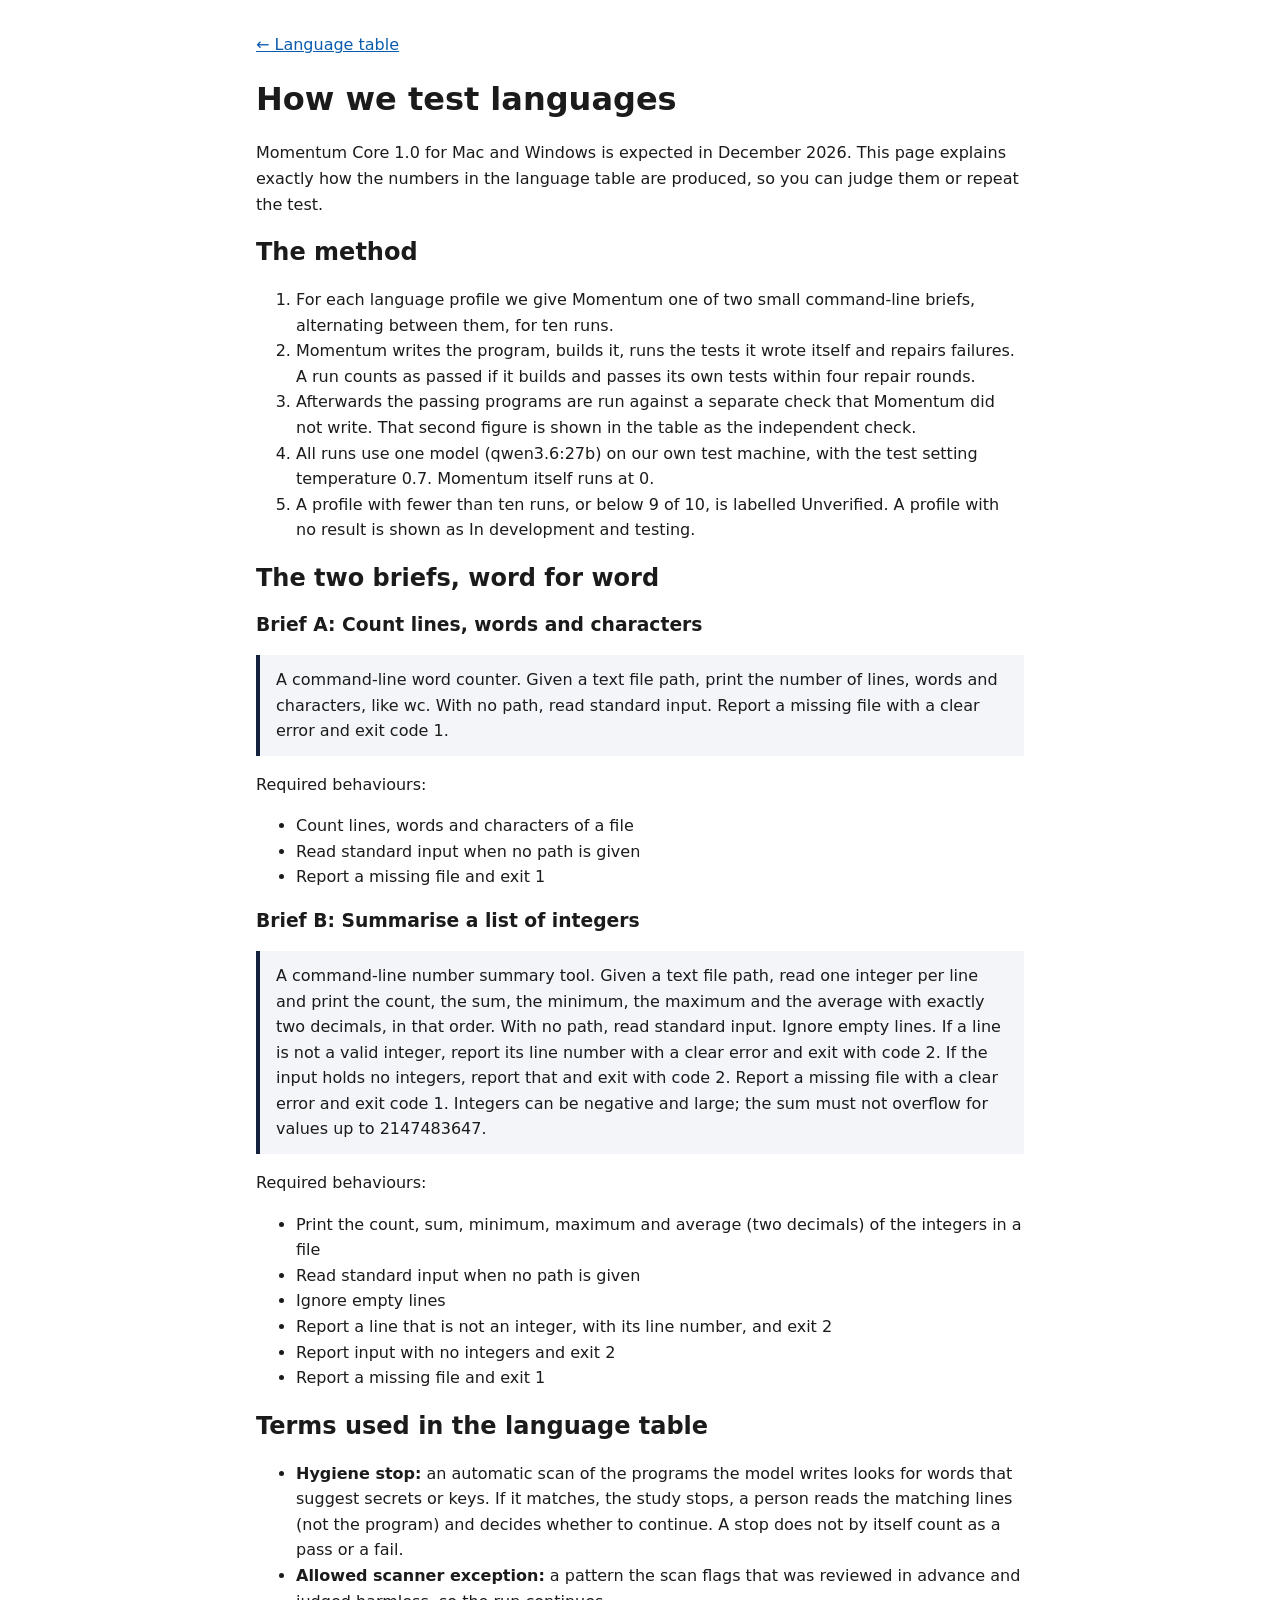
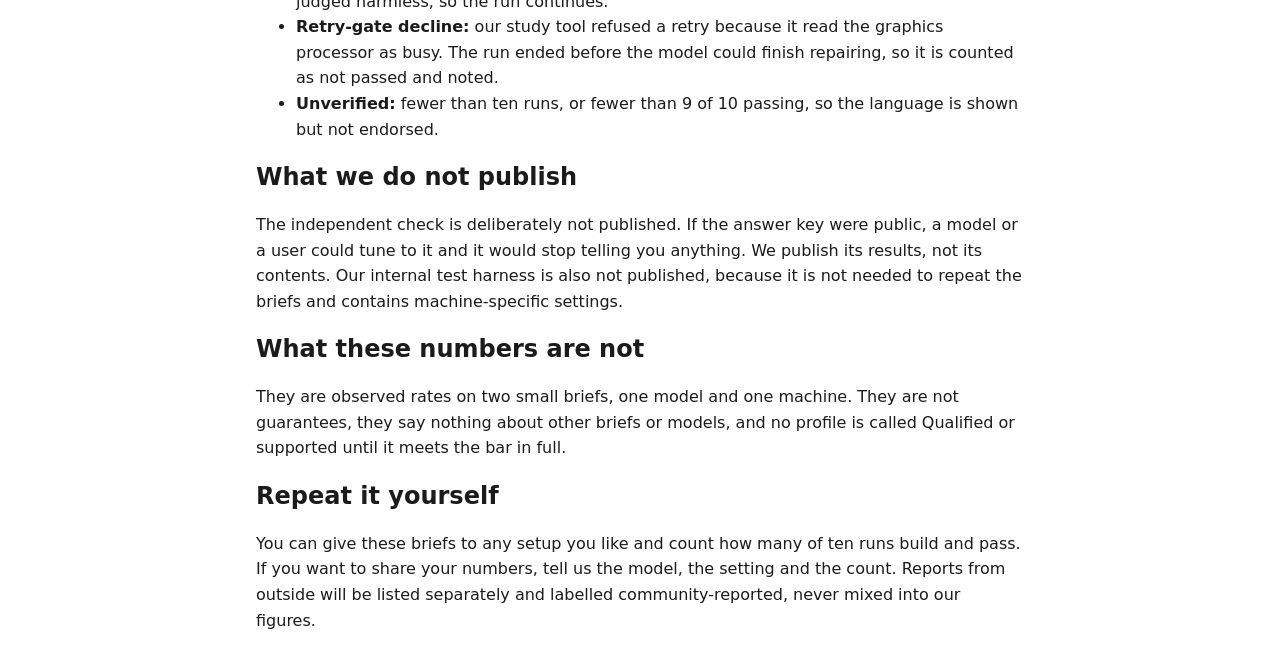
==== how-we-test.html @ 95c5b0c5 "Initial Momentum website: home, How we test, privacy statement Co-Authored-By: Claude Sonnet 5.5 <no" ====
<!DOCTYPE html>
<html lang="en"><head><meta charset="utf-8"><meta name="viewport" content="width=device-width,initial-scale=1">
<title>How we test languages | Momentum</title>
<style>body{font:16px/1.6 system-ui,sans-serif;max-width:48rem;margin:2rem auto;padding:0 1rem;color:#1b1b1b}h1,h2,h3{line-height:1.25}blockquote{margin:1rem 0;padding:.75rem 1rem;background:#f3f5f8;border-left:4px solid #14213d}a{color:#0b5cad}</style></head>
<body>
<p><a href="index.html#languages">&larr; Language table</a></p>
<h1>How we test languages</h1>
<p>Momentum Core 1.0 for Mac and Windows is expected in December 2026. This page explains exactly how the numbers in the language table are produced, so you can judge them or repeat the test.</p>
<h2>The method</h2>
<ol>
<li>For each language profile we give Momentum one of two small command-line briefs, alternating between them, for ten runs.</li>
<li>Momentum writes the program, builds it, runs the tests it wrote itself and repairs failures. A run counts as passed if it builds and passes its own tests within four repair rounds.</li>
<li>Afterwards the passing programs are run against a separate check that Momentum did not write. That second figure is shown in the table as the independent check.</li>
<li>All runs use one model (qwen3.6:27b) on our own test machine, with the test setting temperature 0.7. Momentum itself runs at 0.</li>
<li>A profile with fewer than ten runs, or below 9 of 10, is labelled Unverified. A profile with no result is shown as In development and testing.</li>
</ol>
<h2>The two briefs, word for word</h2>
<h3>Brief A: Count lines, words and characters</h3><blockquote>A command-line word counter. Given a text file path, print the number of lines, words and characters, like wc. With no path, read standard input. Report a missing file with a clear error and exit code 1.</blockquote><p>Required behaviours:</p><ul><li>Count lines, words and characters of a file</li><li>Read standard input when no path is given</li><li>Report a missing file and exit 1</li></ul><h3>Brief B: Summarise a list of integers</h3><blockquote>A command-line number summary tool. Given a text file path, read one integer per line and print the count, the sum, the minimum, the maximum and the average with exactly two decimals, in that order. With no path, read standard input. Ignore empty lines. If a line is not a valid integer, report its line number with a clear error and exit with code 2. If the input holds no integers, report that and exit with code 2. Report a missing file with a clear error and exit code 1. Integers can be negative and large; the sum must not overflow for values up to 2147483647.</blockquote><p>Required behaviours:</p><ul><li>Print the count, sum, minimum, maximum and average (two decimals) of the integers in a file</li><li>Read standard input when no path is given</li><li>Ignore empty lines</li><li>Report a line that is not an integer, with its line number, and exit 2</li><li>Report input with no integers and exit 2</li><li>Report a missing file and exit 1</li></ul>
<h2>Terms used in the language table</h2>
<ul>
<li><strong>Hygiene stop:</strong> an automatic scan of the programs the model writes looks for words that suggest secrets or keys. If it matches, the study stops, a person reads the matching lines (not the program) and decides whether to continue. A stop does not by itself count as a pass or a fail.</li>
<li><strong>Allowed scanner exception:</strong> a pattern the scan flags that was reviewed in advance and judged harmless, so the run continues.</li>
<li><strong>Retry-gate decline:</strong> our study tool refused a retry because it read the graphics processor as busy. The run ended before the model could finish repairing, so it is counted as not passed and noted.</li>
<li><strong>Unverified:</strong> fewer than ten runs, or fewer than 9 of 10 passing, so the language is shown but not endorsed.</li>
</ul>
<h2>What we do not publish</h2>
<p>The independent check is deliberately not published. If the answer key were public, a model or a user could tune to it and it would stop telling you anything. We publish its results, not its contents. Our internal test harness is also not published, because it is not needed to repeat the briefs and contains machine-specific settings.</p>
<h2>What these numbers are not</h2>
<p>They are observed rates on two small briefs, one model and one machine. They are not guarantees, they say nothing about other briefs or models, and no profile is called Qualified or supported until it meets the bar in full.</p>
<h2>Repeat it yourself</h2>
<p>You can give these briefs to any setup you like and count how many of ten runs build and pass. If you want to share your numbers, tell us the model, the setting and the count. Reports from outside will be listed separately and labelled community-reported, never mixed into our figures.</p>
</body></html>
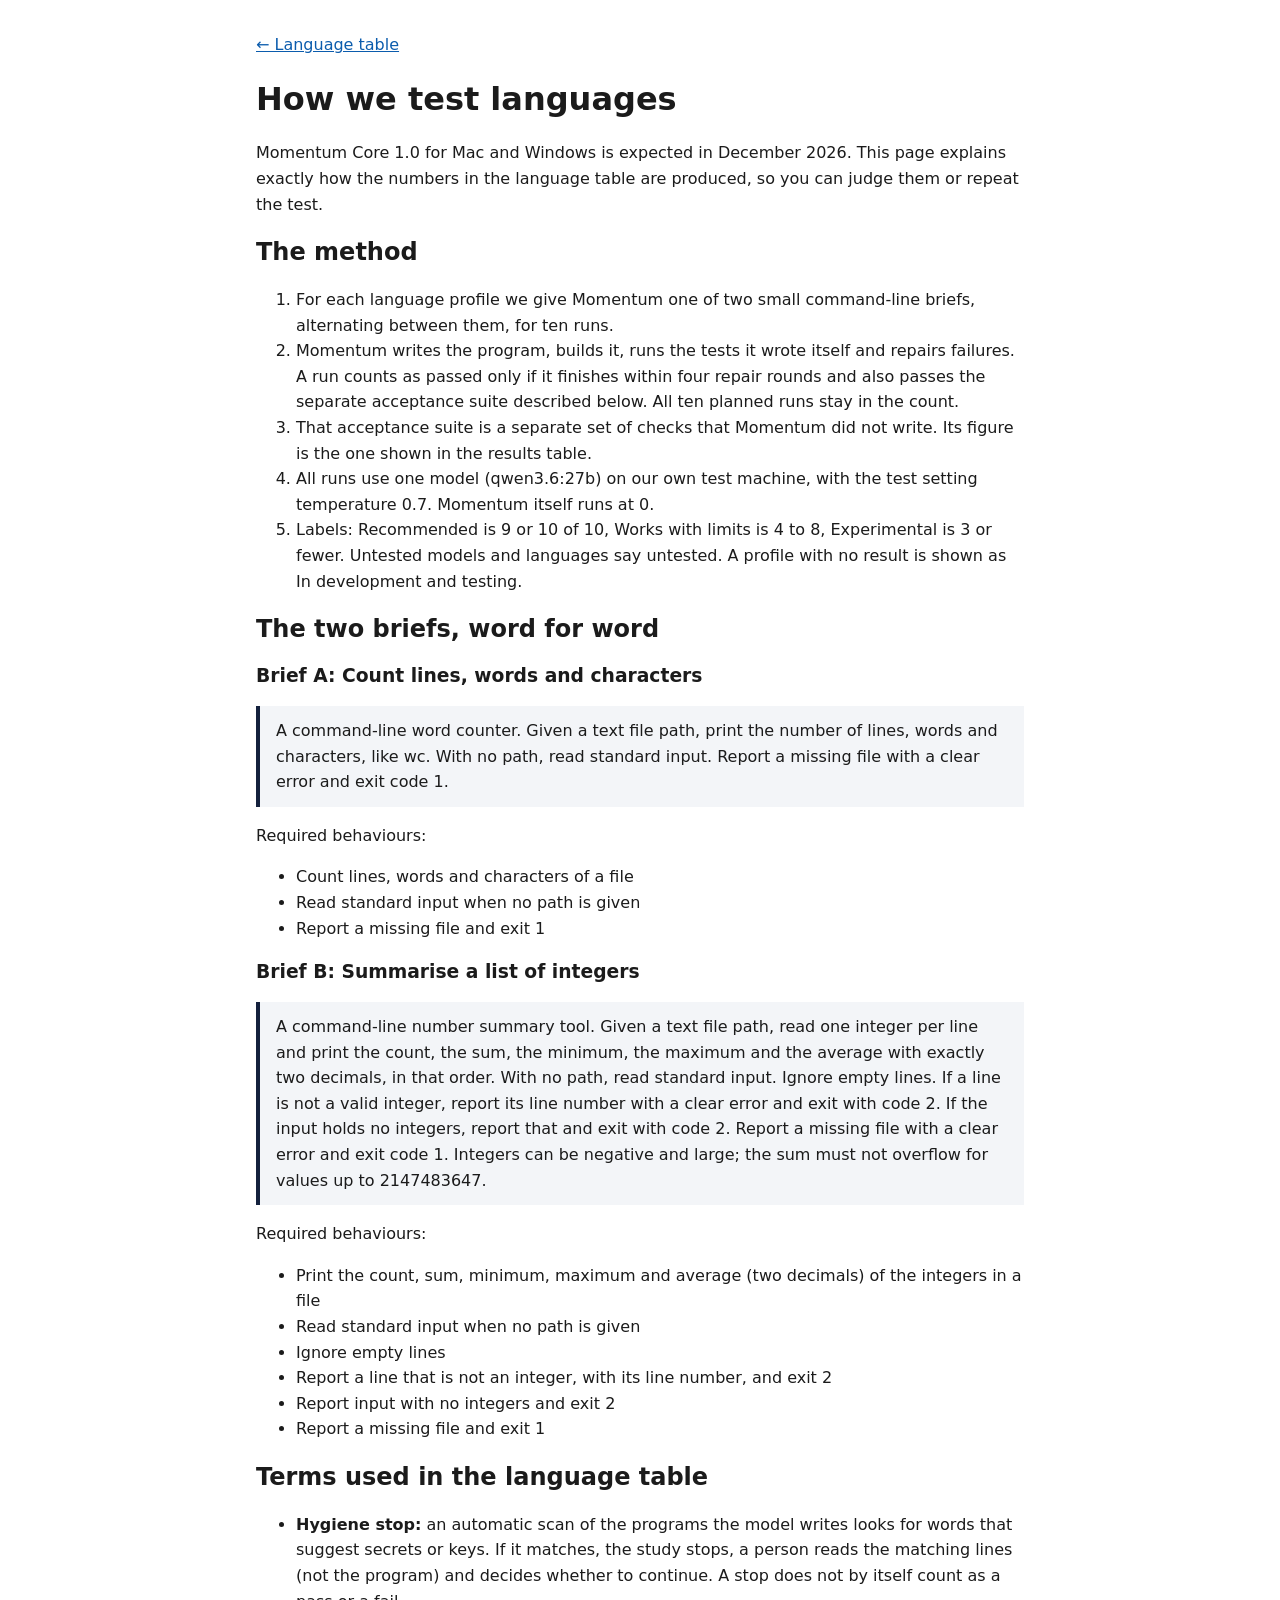
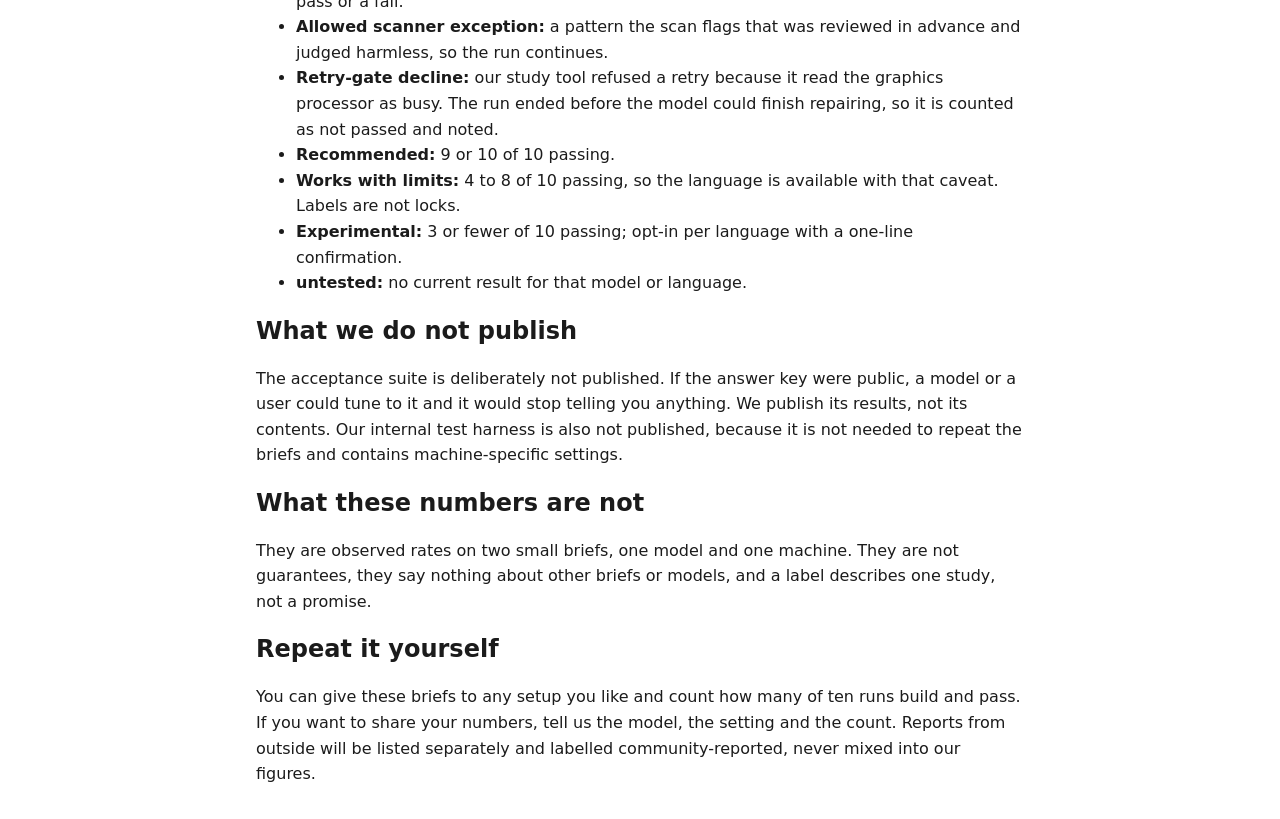
==== commit c97a30fa: "Update language table to fixed-acceptance results and label tiers C 6/10, C++ 8/10, TypeScript 5/10," ====
--- a/how-we-test.html
+++ b/how-we-test.html
@@ -9,10 +9,10 @@
 <h2>The method</h2>
 <ol>
 <li>For each language profile we give Momentum one of two small command-line briefs, alternating between them, for ten runs.</li>
-<li>Momentum writes the program, builds it, runs the tests it wrote itself and repairs failures. A run counts as passed if it builds and passes its own tests within four repair rounds.</li>
-<li>Afterwards the passing programs are run against a separate check that Momentum did not write. That second figure is shown in the table as the independent check.</li>
+<li>Momentum writes the program, builds it, runs the tests it wrote itself and repairs failures. A run counts as passed only if it finishes within four repair rounds and also passes the separate acceptance suite described below. All ten planned runs stay in the count.</li>
+<li>That acceptance suite is a separate set of checks that Momentum did not write. Its figure is the one shown in the results table.</li>
 <li>All runs use one model (qwen3.6:27b) on our own test machine, with the test setting temperature 0.7. Momentum itself runs at 0.</li>
-<li>A profile with fewer than ten runs, or below 9 of 10, is labelled Unverified. A profile with no result is shown as In development and testing.</li>
+<li>Labels: Recommended is 9 or 10 of 10, Works with limits is 4 to 8, Experimental is 3 or fewer. Untested models and languages say untested. A profile with no result is shown as In development and testing.</li>
 </ol>
 <h2>The two briefs, word for word</h2>
 <h3>Brief A: Count lines, words and characters</h3><blockquote>A command-line word counter. Given a text file path, print the number of lines, words and characters, like wc. With no path, read standard input. Report a missing file with a clear error and exit code 1.</blockquote><p>Required behaviours:</p><ul><li>Count lines, words and characters of a file</li><li>Read standard input when no path is given</li><li>Report a missing file and exit 1</li></ul><h3>Brief B: Summarise a list of integers</h3><blockquote>A command-line number summary tool. Given a text file path, read one integer per line and print the count, the sum, the minimum, the maximum and the average with exactly two decimals, in that order. With no path, read standard input. Ignore empty lines. If a line is not a valid integer, report its line number with a clear error and exit with code 2. If the input holds no integers, report that and exit with code 2. Report a missing file with a clear error and exit code 1. Integers can be negative and large; the sum must not overflow for values up to 2147483647.</blockquote><p>Required behaviours:</p><ul><li>Print the count, sum, minimum, maximum and average (two decimals) of the integers in a file</li><li>Read standard input when no path is given</li><li>Ignore empty lines</li><li>Report a line that is not an integer, with its line number, and exit 2</li><li>Report input with no integers and exit 2</li><li>Report a missing file and exit 1</li></ul>
@@ -21,12 +21,15 @@
 <li><strong>Hygiene stop:</strong> an automatic scan of the programs the model writes looks for words that suggest secrets or keys. If it matches, the study stops, a person reads the matching lines (not the program) and decides whether to continue. A stop does not by itself count as a pass or a fail.</li>
 <li><strong>Allowed scanner exception:</strong> a pattern the scan flags that was reviewed in advance and judged harmless, so the run continues.</li>
 <li><strong>Retry-gate decline:</strong> our study tool refused a retry because it read the graphics processor as busy. The run ended before the model could finish repairing, so it is counted as not passed and noted.</li>
-<li><strong>Unverified:</strong> fewer than ten runs, or fewer than 9 of 10 passing, so the language is shown but not endorsed.</li>
+<li><strong>Recommended:</strong> 9 or 10 of 10 passing.</li>
+<li><strong>Works with limits:</strong> 4 to 8 of 10 passing, so the language is available with that caveat. Labels are not locks.</li>
+<li><strong>Experimental:</strong> 3 or fewer of 10 passing; opt-in per language with a one-line confirmation.</li>
+<li><strong>untested:</strong> no current result for that model or language.</li>
 </ul>
 <h2>What we do not publish</h2>
-<p>The independent check is deliberately not published. If the answer key were public, a model or a user could tune to it and it would stop telling you anything. We publish its results, not its contents. Our internal test harness is also not published, because it is not needed to repeat the briefs and contains machine-specific settings.</p>
+<p>The acceptance suite is deliberately not published. If the answer key were public, a model or a user could tune to it and it would stop telling you anything. We publish its results, not its contents. Our internal test harness is also not published, because it is not needed to repeat the briefs and contains machine-specific settings.</p>
 <h2>What these numbers are not</h2>
-<p>They are observed rates on two small briefs, one model and one machine. They are not guarantees, they say nothing about other briefs or models, and no profile is called Qualified or supported until it meets the bar in full.</p>
+<p>They are observed rates on two small briefs, one model and one machine. They are not guarantees, they say nothing about other briefs or models, and a label describes one study, not a promise.</p>
 <h2>Repeat it yourself</h2>
 <p>You can give these briefs to any setup you like and count how many of ten runs build and pass. If you want to share your numbers, tell us the model, the setting and the count. Reports from outside will be listed separately and labelled community-reported, never mixed into our figures.</p>
 </body></html>
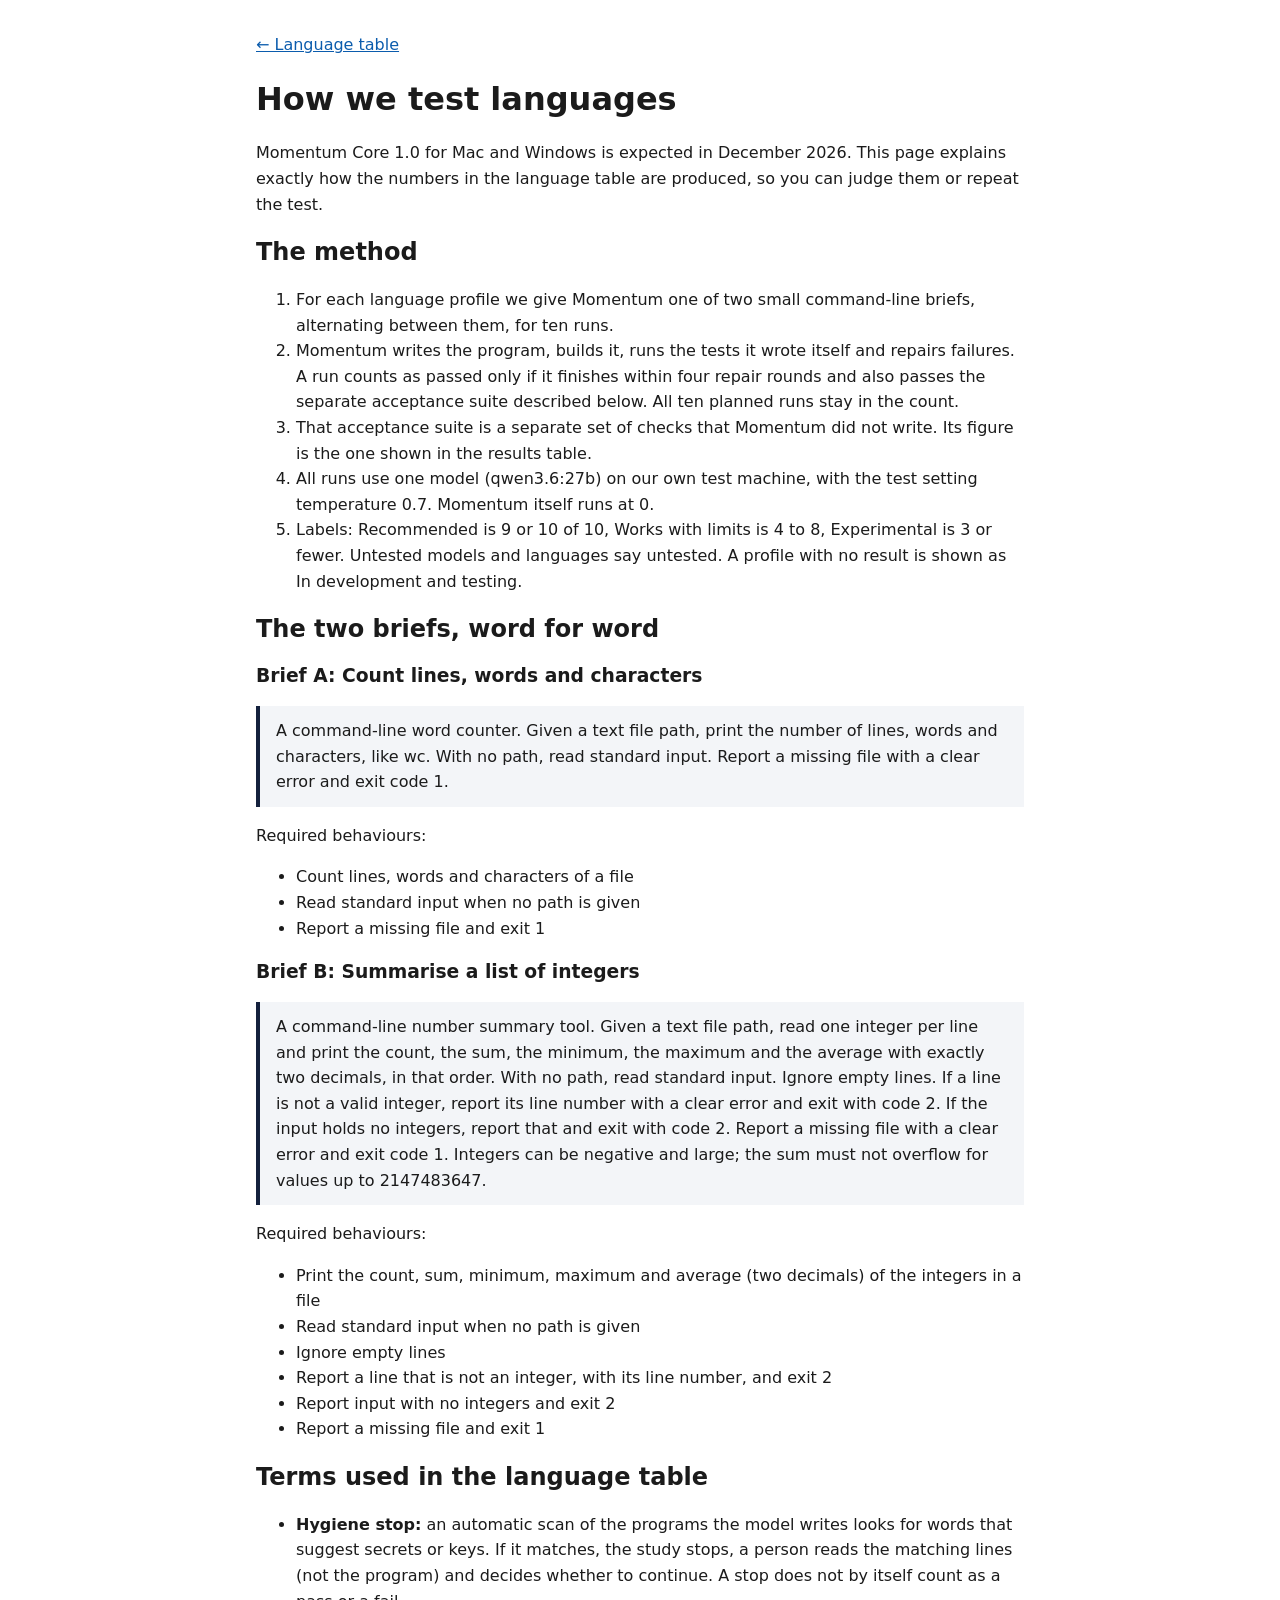
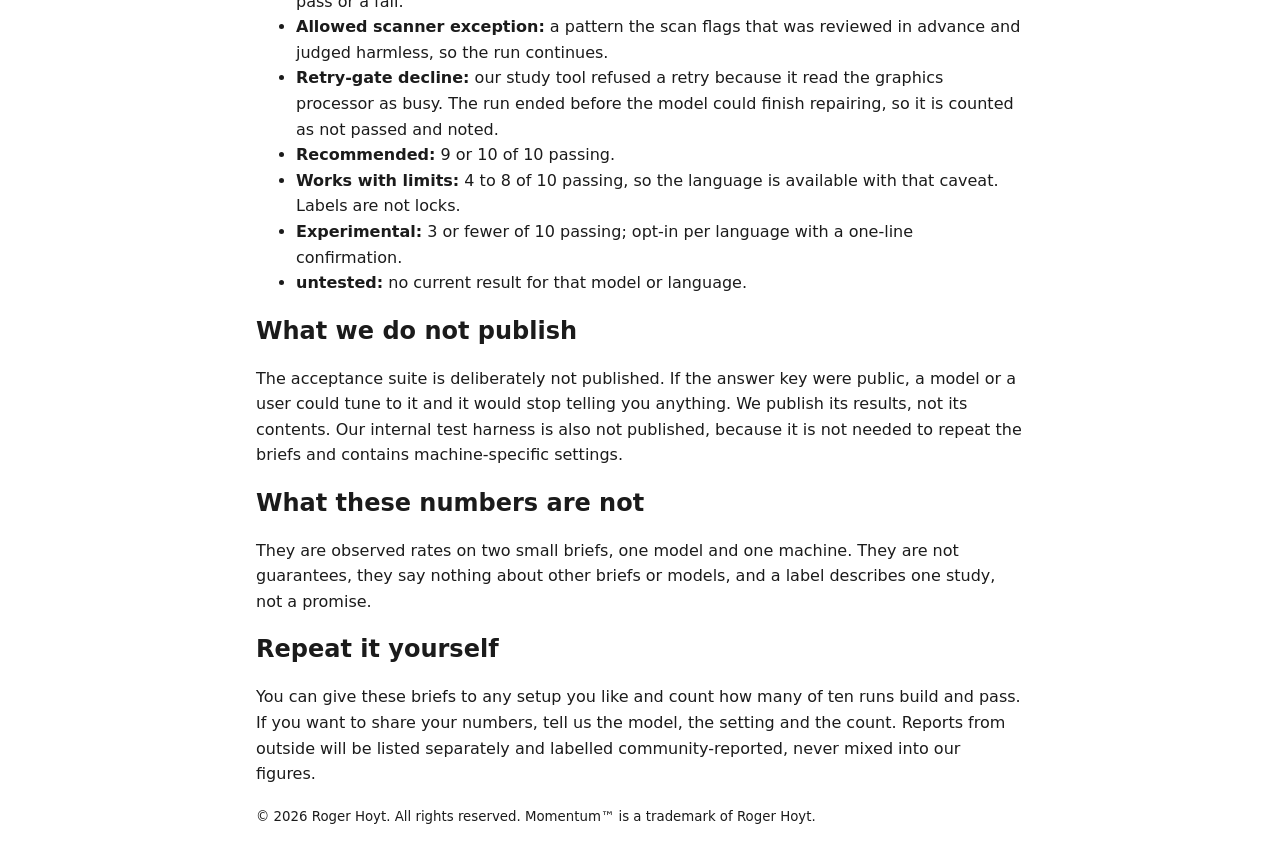
==== commit 1c2fdbdf: "Add copyright and trademark notice to the site footer and legal pages (Roger approved 12:02 PM) Co-A" ====
--- a/how-we-test.html
+++ b/how-we-test.html
@@ -32,4 +32,5 @@
 <p>They are observed rates on two small briefs, one model and one machine. They are not guarantees, they say nothing about other briefs or models, and a label describes one study, not a promise.</p>
 <h2>Repeat it yourself</h2>
 <p>You can give these briefs to any setup you like and count how many of ten runs build and pass. If you want to share your numbers, tell us the model, the setting and the count. Reports from outside will be listed separately and labelled community-reported, never mixed into our figures.</p>
+<p><small>© 2026 Roger Hoyt. All rights reserved. Momentum™ is a trademark of Roger Hoyt.</small></p>
 </body></html>
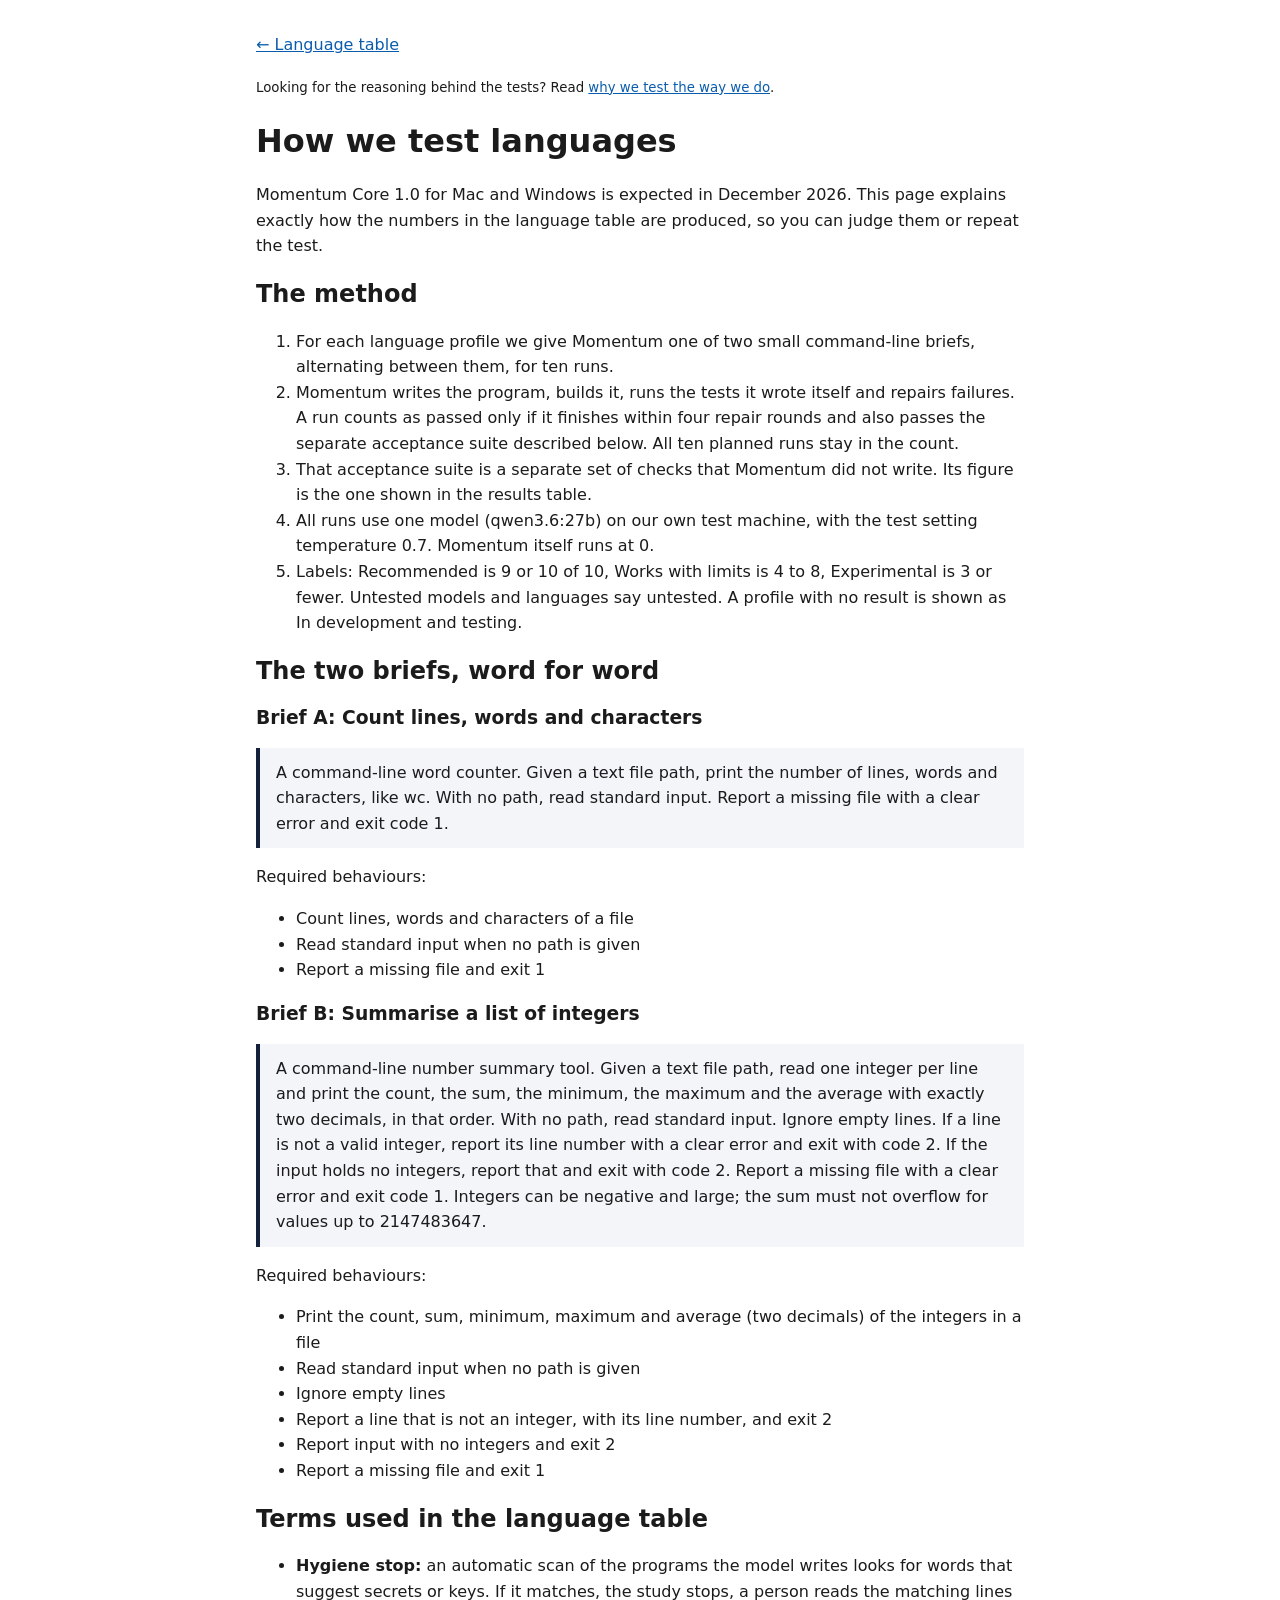
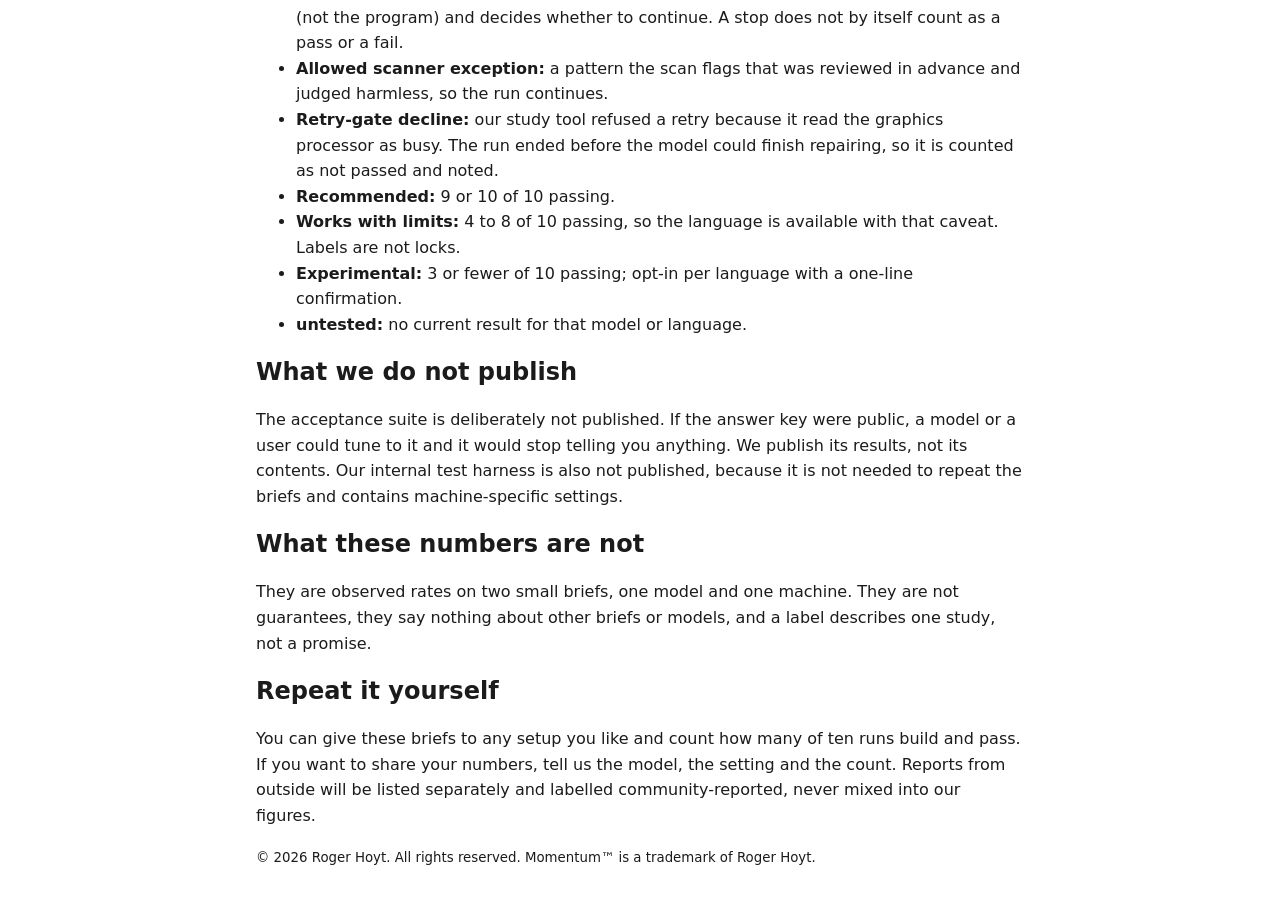
==== commit 12f96347: "Add Why we test page and link it from home and How we test (Roger asked 3:29 PM) Co-Authored-By: Cla" ====
--- a/how-we-test.html
+++ b/how-we-test.html
@@ -4,6 +4,7 @@
 <style>body{font:16px/1.6 system-ui,sans-serif;max-width:48rem;margin:2rem auto;padding:0 1rem;color:#1b1b1b}h1,h2,h3{line-height:1.25}blockquote{margin:1rem 0;padding:.75rem 1rem;background:#f3f5f8;border-left:4px solid #14213d}a{color:#0b5cad}</style></head>
 <body>
 <p><a href="index.html#languages">&larr; Language table</a></p>
+<p><small>Looking for the reasoning behind the tests? Read <a href="why-we-test.html">why we test the way we do</a>.</small></p>
 <h1>How we test languages</h1>
 <p>Momentum Core 1.0 for Mac and Windows is expected in December 2026. This page explains exactly how the numbers in the language table are produced, so you can judge them or repeat the test.</p>
 <h2>The method</h2>
